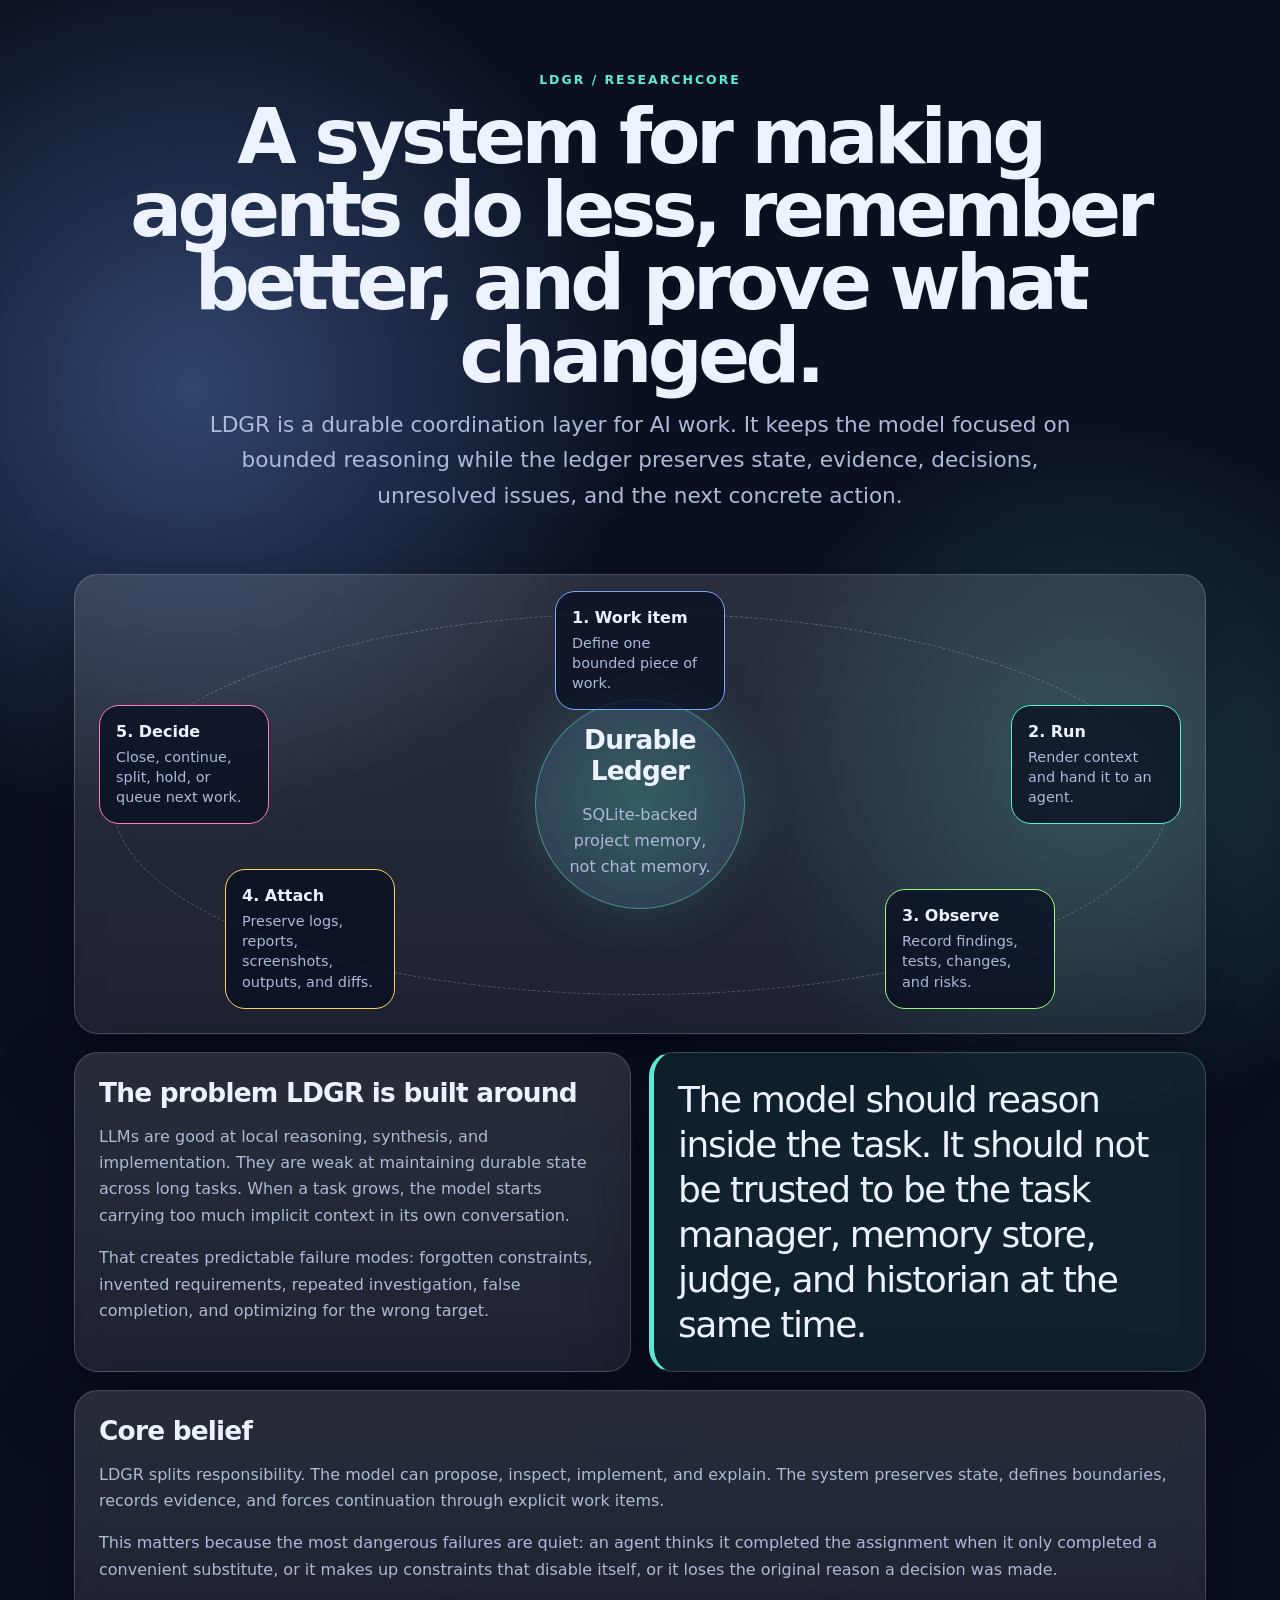
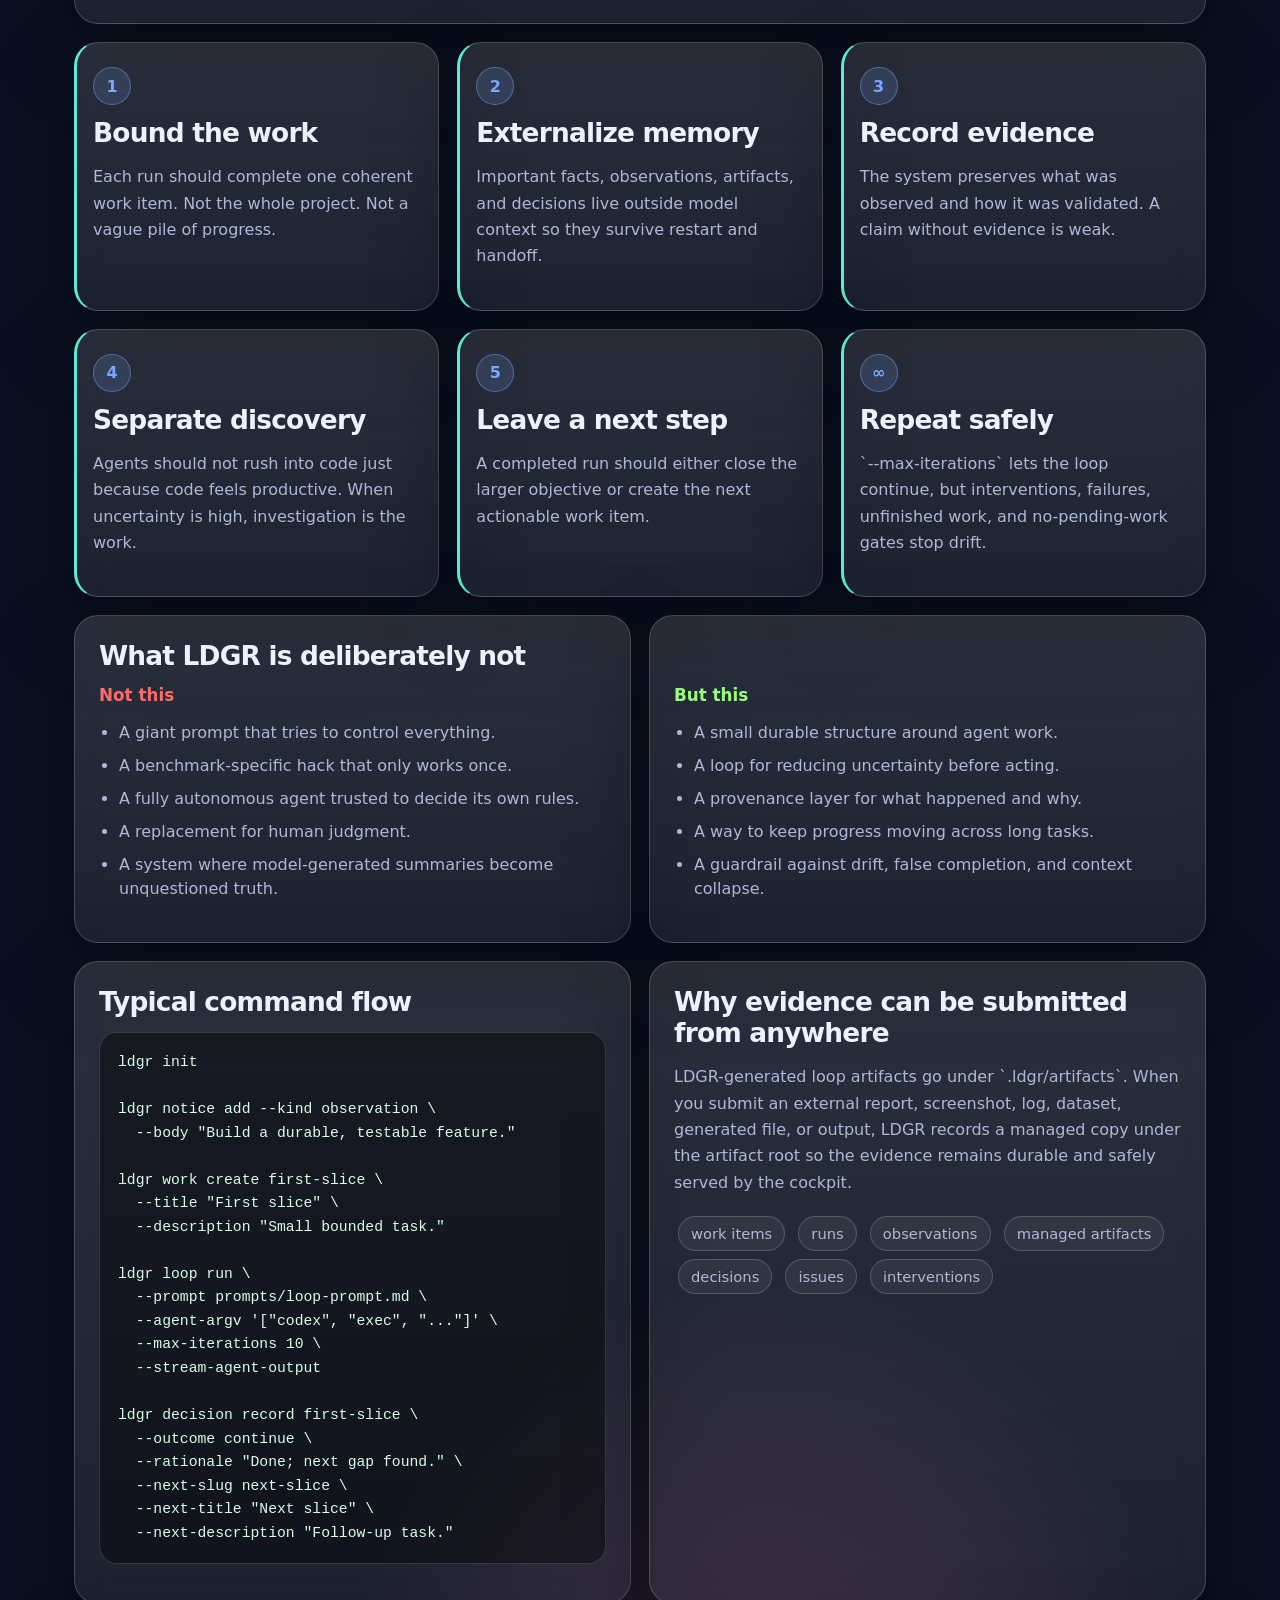
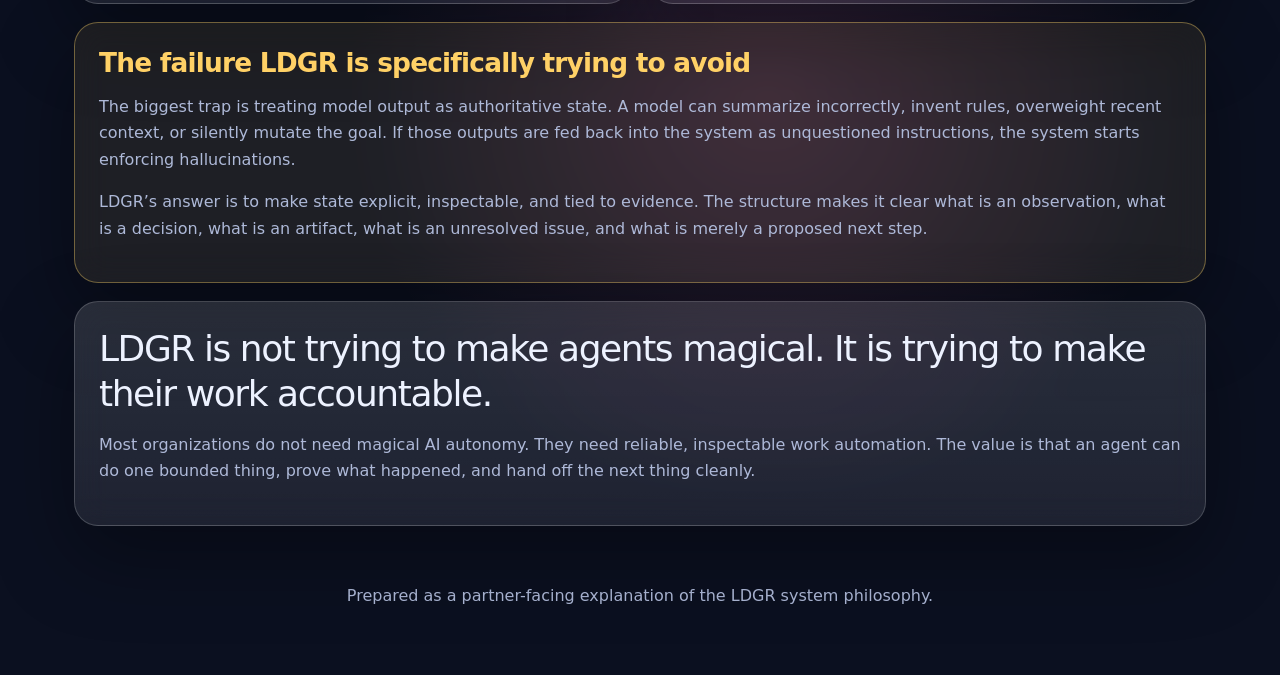
==== docs/ldgr-loop-philosophy.html @ 6550ab1a "Reinitialize ldgr-core public release" ====
<!doctype html>
<html lang="en">
<head>
  <meta charset="utf-8" />
  <meta name="viewport" content="width=device-width, initial-scale=1" />
  <title>LDGR: Durable Agent Loop Philosophy</title>
  <style>
    :root {
      --bg: #0b1020;
      --panel: rgba(255,255,255,.08);
      --panel-strong: rgba(255,255,255,.13);
      --text: #edf2ff;
      --muted: #aeb9d8;
      --line: rgba(255,255,255,.18);
      --blue: #78a8ff;
      --cyan: #5eead4;
      --green: #9afc7f;
      --yellow: #ffd166;
      --pink: #ff7ab6;
      --red: #ff6b6b;
      --shadow: 0 30px 80px rgba(0,0,0,.35);
      font-family: Inter, ui-sans-serif, system-ui, -apple-system, BlinkMacSystemFont, "Segoe UI", sans-serif;
    }

    * { box-sizing: border-box; }

    body {
      margin: 0;
      color: var(--text);
      background:
        radial-gradient(circle at 15% 10%, rgba(120,168,255,.35), transparent 28rem),
        radial-gradient(circle at 85% 20%, rgba(94,234,212,.22), transparent 22rem),
        radial-gradient(circle at 60% 85%, rgba(255,122,182,.16), transparent 26rem),
        var(--bg);
      min-height: 100vh;
    }

    header {
      padding: 72px 24px 36px;
      text-align: center;
    }

    .eyebrow {
      color: var(--cyan);
      text-transform: uppercase;
      letter-spacing: .16em;
      font-size: .78rem;
      font-weight: 800;
    }

    h1 {
      margin: 14px auto;
      max-width: 1040px;
      font-size: clamp(2.25rem, 6vw, 5.4rem);
      line-height: .95;
      letter-spacing: -.06em;
    }

    .lead {
      max-width: 900px;
      margin: 0 auto;
      color: var(--muted);
      font-size: clamp(1.05rem, 2vw, 1.35rem);
      line-height: 1.65;
    }

    main { max-width: 1180px; margin: 0 auto; padding: 24px; }

    .grid { display: grid; gap: 18px; }
    .two { grid-template-columns: repeat(2, minmax(0, 1fr)); }
    .three { grid-template-columns: repeat(3, minmax(0, 1fr)); }
    @media (max-width: 860px) { .two, .three { grid-template-columns: 1fr; } }

    .card {
      background: linear-gradient(180deg, var(--panel-strong), var(--panel));
      border: 1px solid var(--line);
      border-radius: 24px;
      padding: 24px;
      box-shadow: var(--shadow);
      backdrop-filter: blur(16px);
    }

    h2 { margin: 0 0 14px; font-size: 1.65rem; letter-spacing: -.03em; }
    h3 { margin: 0 0 8px; font-size: 1.05rem; }
    p { color: var(--muted); line-height: 1.65; }
    ul { color: var(--muted); padding-left: 20px; line-height: 1.55; }
    li { margin: 8px 0; }

    .loop-stage {
      position: relative;
      min-height: 460px;
      overflow: hidden;
    }

    .orbit {
      position: absolute;
      inset: 38px;
      border: 1px dashed rgba(255,255,255,.26);
      border-radius: 50%;
      animation: spin 26s linear infinite;
    }

    @keyframes spin { to { transform: rotate(360deg); } }

    .center-ledger {
      position: absolute;
      inset: 50%;
      transform: translate(-50%, -50%);
      width: 210px;
      height: 210px;
      border-radius: 50%;
      display: grid;
      place-items: center;
      text-align: center;
      background: radial-gradient(circle, rgba(94,234,212,.28), rgba(120,168,255,.14));
      border: 1px solid rgba(94,234,212,.45);
      box-shadow: 0 0 60px rgba(94,234,212,.16);
      padding: 24px;
    }

    .node {
      position: absolute;
      width: 170px;
      min-height: 112px;
      border-radius: 20px;
      padding: 16px;
      background: rgba(10,16,35,.78);
      border: 1px solid var(--line);
    }

    .node b { display: block; margin-bottom: 6px; color: var(--text); }
    .node span { color: var(--muted); font-size: .9rem; line-height: 1.4; }

    .n1 { top: 16px; left: 50%; transform: translateX(-50%); border-color: var(--blue); }
    .n2 { top: 130px; right: 24px; border-color: var(--cyan); }
    .n3 { bottom: 24px; right: 150px; border-color: var(--green); }
    .n4 { bottom: 24px; left: 150px; border-color: var(--yellow); }
    .n5 { top: 130px; left: 24px; border-color: var(--pink); }

    @media (max-width: 720px) {
      .loop-stage { min-height: auto; }
      .orbit, .center-ledger { display: none; }
      .node { position: static; transform: none; width: auto; margin: 12px 0; }
    }

    .pill {
      display: inline-flex;
      align-items: center;
      gap: 8px;
      border: 1px solid var(--line);
      border-radius: 999px;
      padding: 8px 12px;
      color: var(--muted);
      background: rgba(255,255,255,.06);
      margin: 4px;
      font-size: .92rem;
    }

    .quote {
      font-size: clamp(1.35rem, 3vw, 2.25rem);
      line-height: 1.25;
      color: var(--text);
      letter-spacing: -.04em;
      margin: 0;
    }

    .callout {
      border-left: 5px solid var(--cyan);
      background: rgba(94,234,212,.08);
    }

    .terminal {
      background: rgba(0,0,0,.42);
      border: 1px solid rgba(255,255,255,.15);
      border-radius: 18px;
      padding: 18px;
      color: #d7ffe9;
      overflow: auto;
      font: 500 .92rem/1.6 ui-monospace, SFMono-Regular, Menlo, Consolas, monospace;
    }

    .principle {
      border-left: 3px solid var(--cyan);
      padding-left: 16px;
    }

    .number {
      width: 38px; height: 38px; border-radius: 50%;
      display: grid; place-items: center;
      background: rgba(120,168,255,.16);
      border: 1px solid rgba(120,168,255,.45);
      color: var(--blue);
      font-weight: 900;
      margin-bottom: 12px;
    }

    .bad h3 { color: var(--red); }
    .good h3 { color: var(--green); }
    .warning { border-color: rgba(255,209,102,.38); background: rgba(255,209,102,.08); }
    .warning h2 { color: var(--yellow); }

    footer { text-align: center; padding: 36px 24px 70px; color: var(--muted); }
  </style>
</head>
<body>
  <header>
    <div class="eyebrow">LDGR / ResearchCore</div>
    <h1>A system for making agents do less, remember better, and prove what changed.</h1>
    <p class="lead">
      LDGR is a durable coordination layer for AI work. It keeps the model focused on bounded reasoning while
      the ledger preserves state, evidence, decisions, unresolved issues, and the next concrete action.
    </p>
  </header>

  <main class="grid">
    <section class="card loop-stage" aria-label="LDGR loop visualization">
      <div class="orbit"></div>
      <div class="center-ledger">
        <div>
          <h2>Durable Ledger</h2>
          <p>SQLite-backed project memory, not chat memory.</p>
        </div>
      </div>
      <div class="node n1"><b>1. Work item</b><span>Define one bounded piece of work.</span></div>
      <div class="node n2"><b>2. Run</b><span>Render context and hand it to an agent.</span></div>
      <div class="node n3"><b>3. Observe</b><span>Record findings, tests, changes, and risks.</span></div>
      <div class="node n4"><b>4. Attach</b><span>Preserve logs, reports, screenshots, outputs, and diffs.</span></div>
      <div class="node n5"><b>5. Decide</b><span>Close, continue, split, hold, or queue next work.</span></div>
    </section>

    <section class="grid two">
      <article class="card">
        <h2>The problem LDGR is built around</h2>
        <p>
          LLMs are good at local reasoning, synthesis, and implementation. They are weak at maintaining durable
          state across long tasks. When a task grows, the model starts carrying too much implicit context in its
          own conversation.
        </p>
        <p>
          That creates predictable failure modes: forgotten constraints, invented requirements, repeated investigation,
          false completion, and optimizing for the wrong target.
        </p>
      </article>

      <article class="card callout">
        <p class="quote">The model should reason inside the task. It should not be trusted to be the task manager, memory store, judge, and historian at the same time.</p>
      </article>
    </section>

    <section class="card">
      <h2>Core belief</h2>
      <p>
        LDGR splits responsibility. The model can propose, inspect, implement, and explain. The system preserves
        state, defines boundaries, records evidence, and forces continuation through explicit work items.
      </p>
      <p>
        This matters because the most dangerous failures are quiet: an agent thinks it completed the assignment when
        it only completed a convenient substitute, or it makes up constraints that disable itself, or it loses the
        original reason a decision was made.
      </p>
    </section>

    <section class="grid three">
      <article class="card principle"><div class="number">1</div><h2>Bound the work</h2><p>Each run should complete one coherent work item. Not the whole project. Not a vague pile of progress.</p></article>
      <article class="card principle"><div class="number">2</div><h2>Externalize memory</h2><p>Important facts, observations, artifacts, and decisions live outside model context so they survive restart and handoff.</p></article>
      <article class="card principle"><div class="number">3</div><h2>Record evidence</h2><p>The system preserves what was observed and how it was validated. A claim without evidence is weak.</p></article>
      <article class="card principle"><div class="number">4</div><h2>Separate discovery</h2><p>Agents should not rush into code just because code feels productive. When uncertainty is high, investigation is the work.</p></article>
      <article class="card principle"><div class="number">5</div><h2>Leave a next step</h2><p>A completed run should either close the larger objective or create the next actionable work item.</p></article>
      <article class="card principle"><div class="number">∞</div><h2>Repeat safely</h2><p>`--max-iterations` lets the loop continue, but interventions, failures, unfinished work, and no-pending-work gates stop drift.</p></article>
    </section>

    <section class="grid two">
      <article class="card bad">
        <h2>What LDGR is deliberately not</h2>
        <h3>Not this</h3>
        <ul>
          <li>A giant prompt that tries to control everything.</li>
          <li>A benchmark-specific hack that only works once.</li>
          <li>A fully autonomous agent trusted to decide its own rules.</li>
          <li>A replacement for human judgment.</li>
          <li>A system where model-generated summaries become unquestioned truth.</li>
        </ul>
      </article>
      <article class="card good">
        <h2>&nbsp;</h2>
        <h3>But this</h3>
        <ul>
          <li>A small durable structure around agent work.</li>
          <li>A loop for reducing uncertainty before acting.</li>
          <li>A provenance layer for what happened and why.</li>
          <li>A way to keep progress moving across long tasks.</li>
          <li>A guardrail against drift, false completion, and context collapse.</li>
        </ul>
      </article>
    </section>

    <section class="grid two">
      <article class="card">
        <h2>Typical command flow</h2>
        <pre class="terminal"><code>ldgr init

ldgr notice add --kind observation \
  --body "Build a durable, testable feature."

ldgr work create first-slice \
  --title "First slice" \
  --description "Small bounded task."

ldgr loop run \
  --prompt prompts/loop-prompt.md \
  --agent-argv '["codex", "exec", "..."]' \
  --max-iterations 10 \
  --stream-agent-output

ldgr decision record first-slice \
  --outcome continue \
  --rationale "Done; next gap found." \
  --next-slug next-slice \
  --next-title "Next slice" \
  --next-description "Follow-up task."</code></pre>
      </article>

      <article class="card">
        <h2>Why evidence can be submitted from anywhere</h2>
        <p>
          LDGR-generated loop artifacts go under `.ldgr/artifacts`. When you submit an external report, screenshot,
          log, dataset, generated file, or output, LDGR records a managed copy under the artifact root so the evidence
          remains durable and safely served by the cockpit.
        </p>
        <div>
          <span class="pill">work items</span>
          <span class="pill">runs</span>
          <span class="pill">observations</span>
          <span class="pill">managed artifacts</span>
          <span class="pill">decisions</span>
          <span class="pill">issues</span>
          <span class="pill">interventions</span>
        </div>
      </article>
    </section>

    <section class="card warning">
      <h2>The failure LDGR is specifically trying to avoid</h2>
      <p>
        The biggest trap is treating model output as authoritative state. A model can summarize incorrectly, invent
        rules, overweight recent context, or silently mutate the goal. If those outputs are fed back into the system as
        unquestioned instructions, the system starts enforcing hallucinations.
      </p>
      <p>
        LDGR’s answer is to make state explicit, inspectable, and tied to evidence. The structure makes it clear what is
        an observation, what is a decision, what is an artifact, what is an unresolved issue, and what is merely a proposed
        next step.
      </p>
    </section>

    <section class="card">
      <p class="quote">
        LDGR is not trying to make agents magical. It is trying to make their work accountable.
      </p>
      <p>
        Most organizations do not need magical AI autonomy. They need reliable, inspectable work automation. The value is
        that an agent can do one bounded thing, prove what happened, and hand off the next thing cleanly.
      </p>
    </section>
  </main>

  <footer>
    Prepared as a partner-facing explanation of the LDGR system philosophy.
  </footer>
</body>
</html>
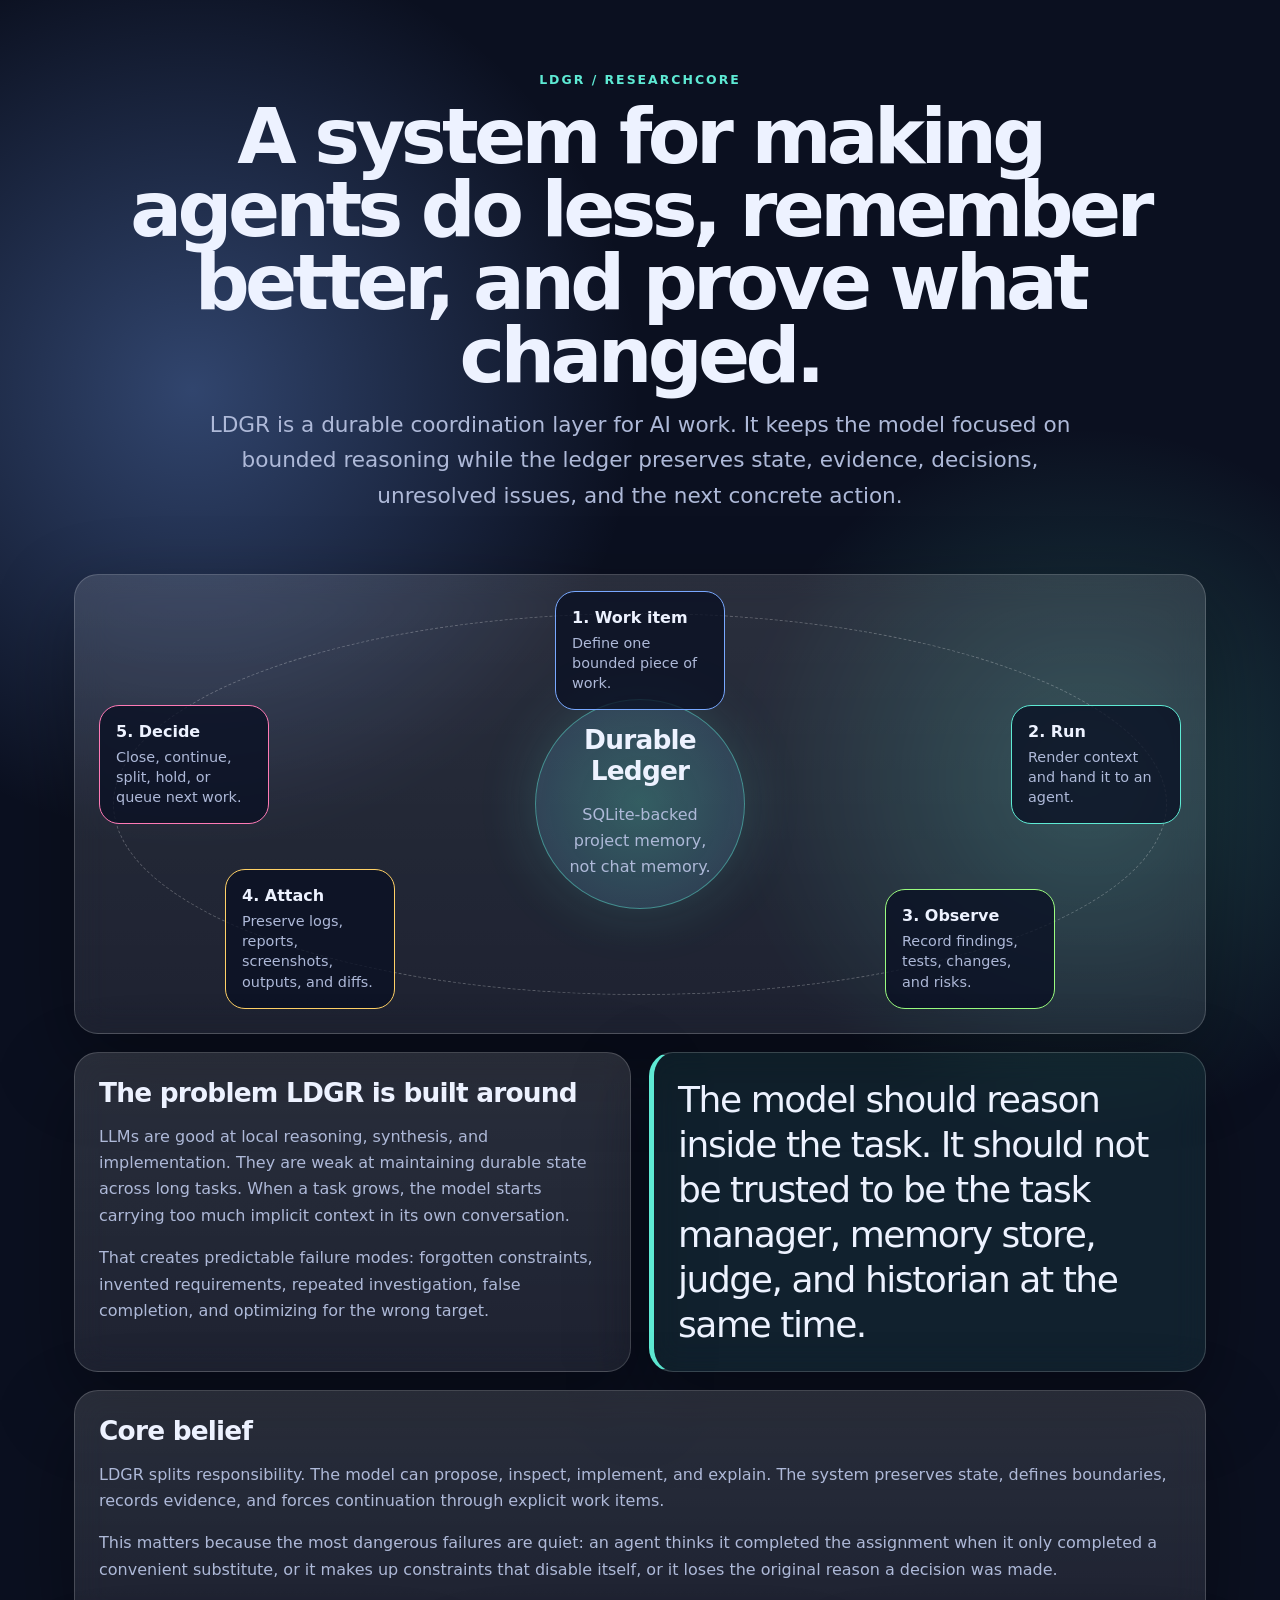
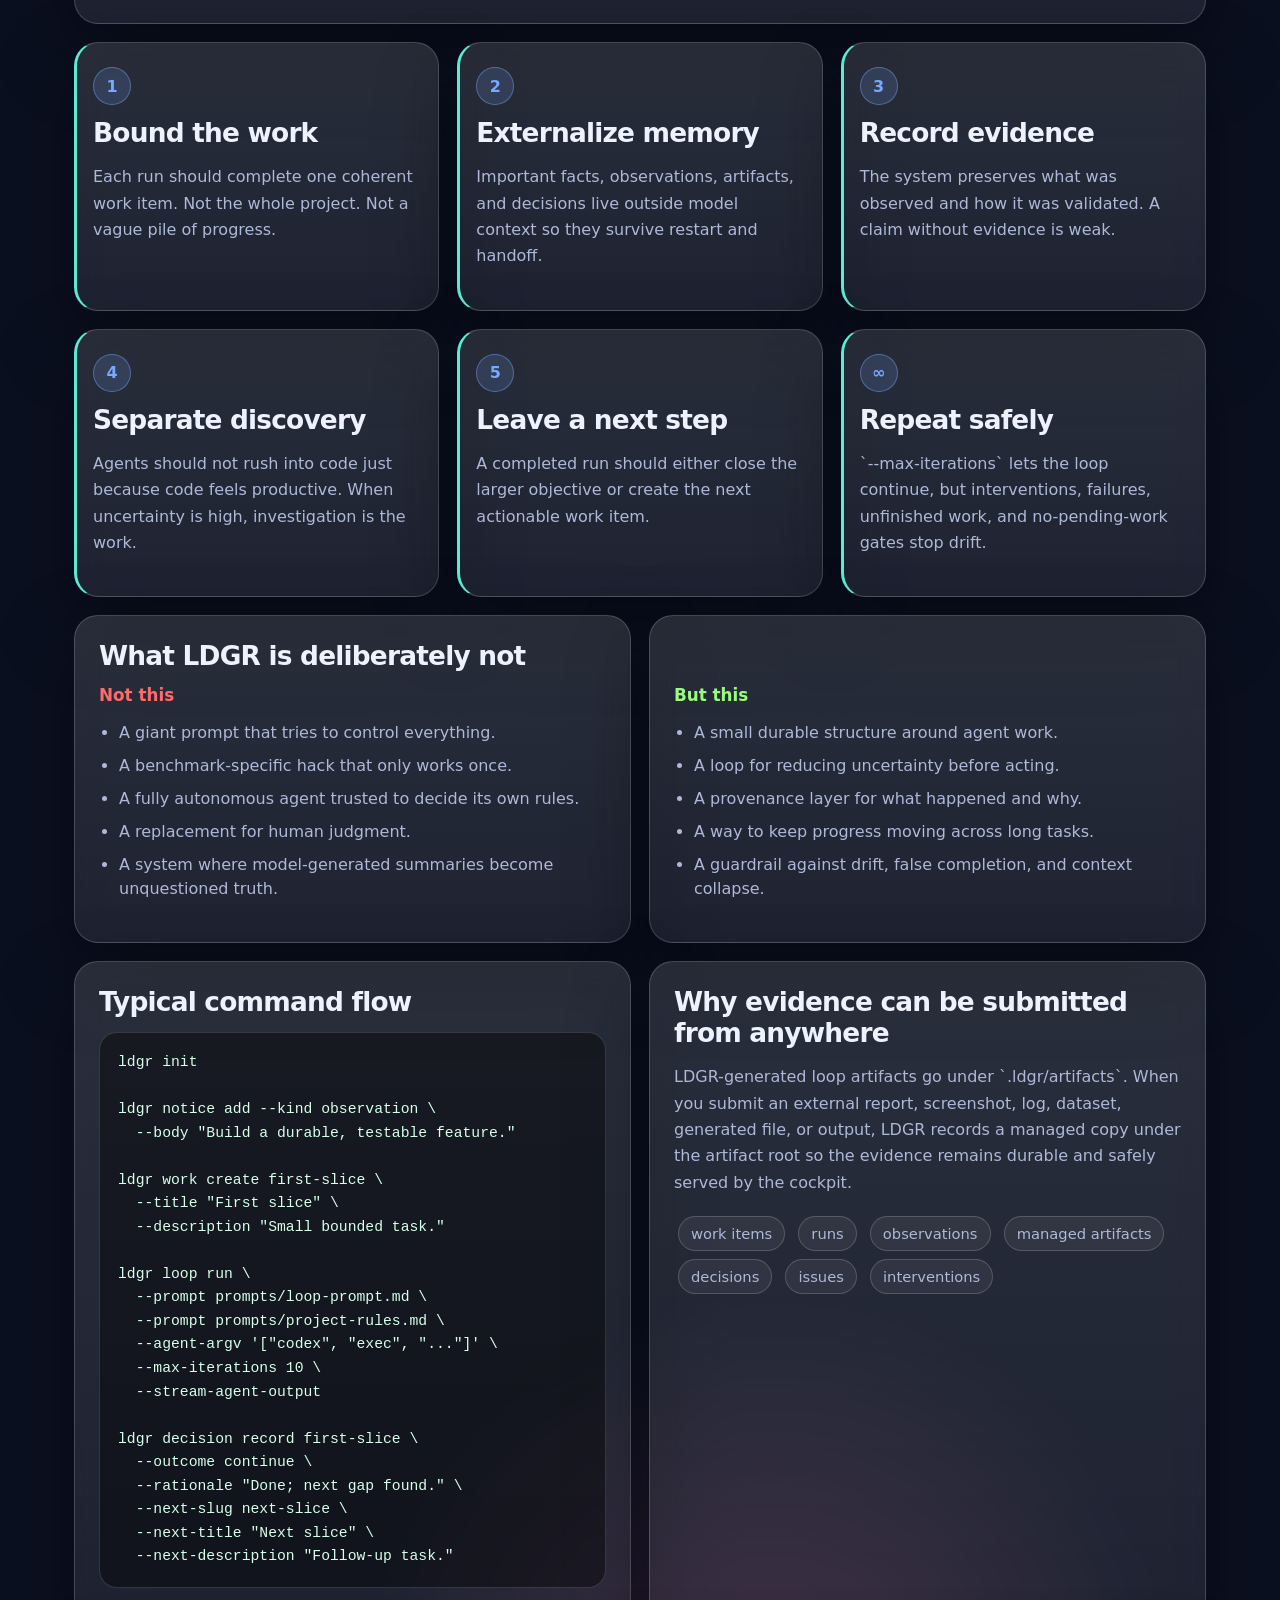
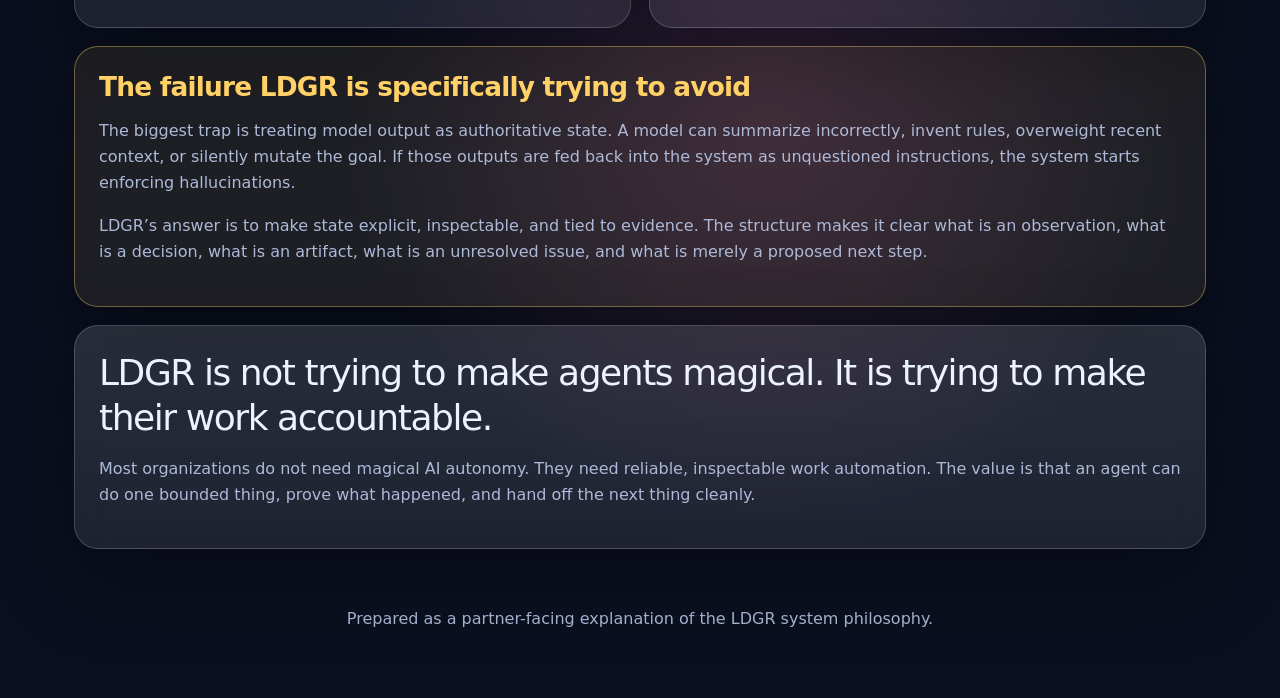
==== commit b422619e: "Release ldgr-core 0.1.3" ====
--- a/docs/ldgr-loop-philosophy.html
+++ b/docs/ldgr-loop-philosophy.html
@@ -308,6 +308,7 @@
 
 ldgr loop run \
   --prompt prompts/loop-prompt.md \
+  --prompt prompts/project-rules.md \
   --agent-argv '["codex", "exec", "..."]' \
   --max-iterations 10 \
   --stream-agent-output
